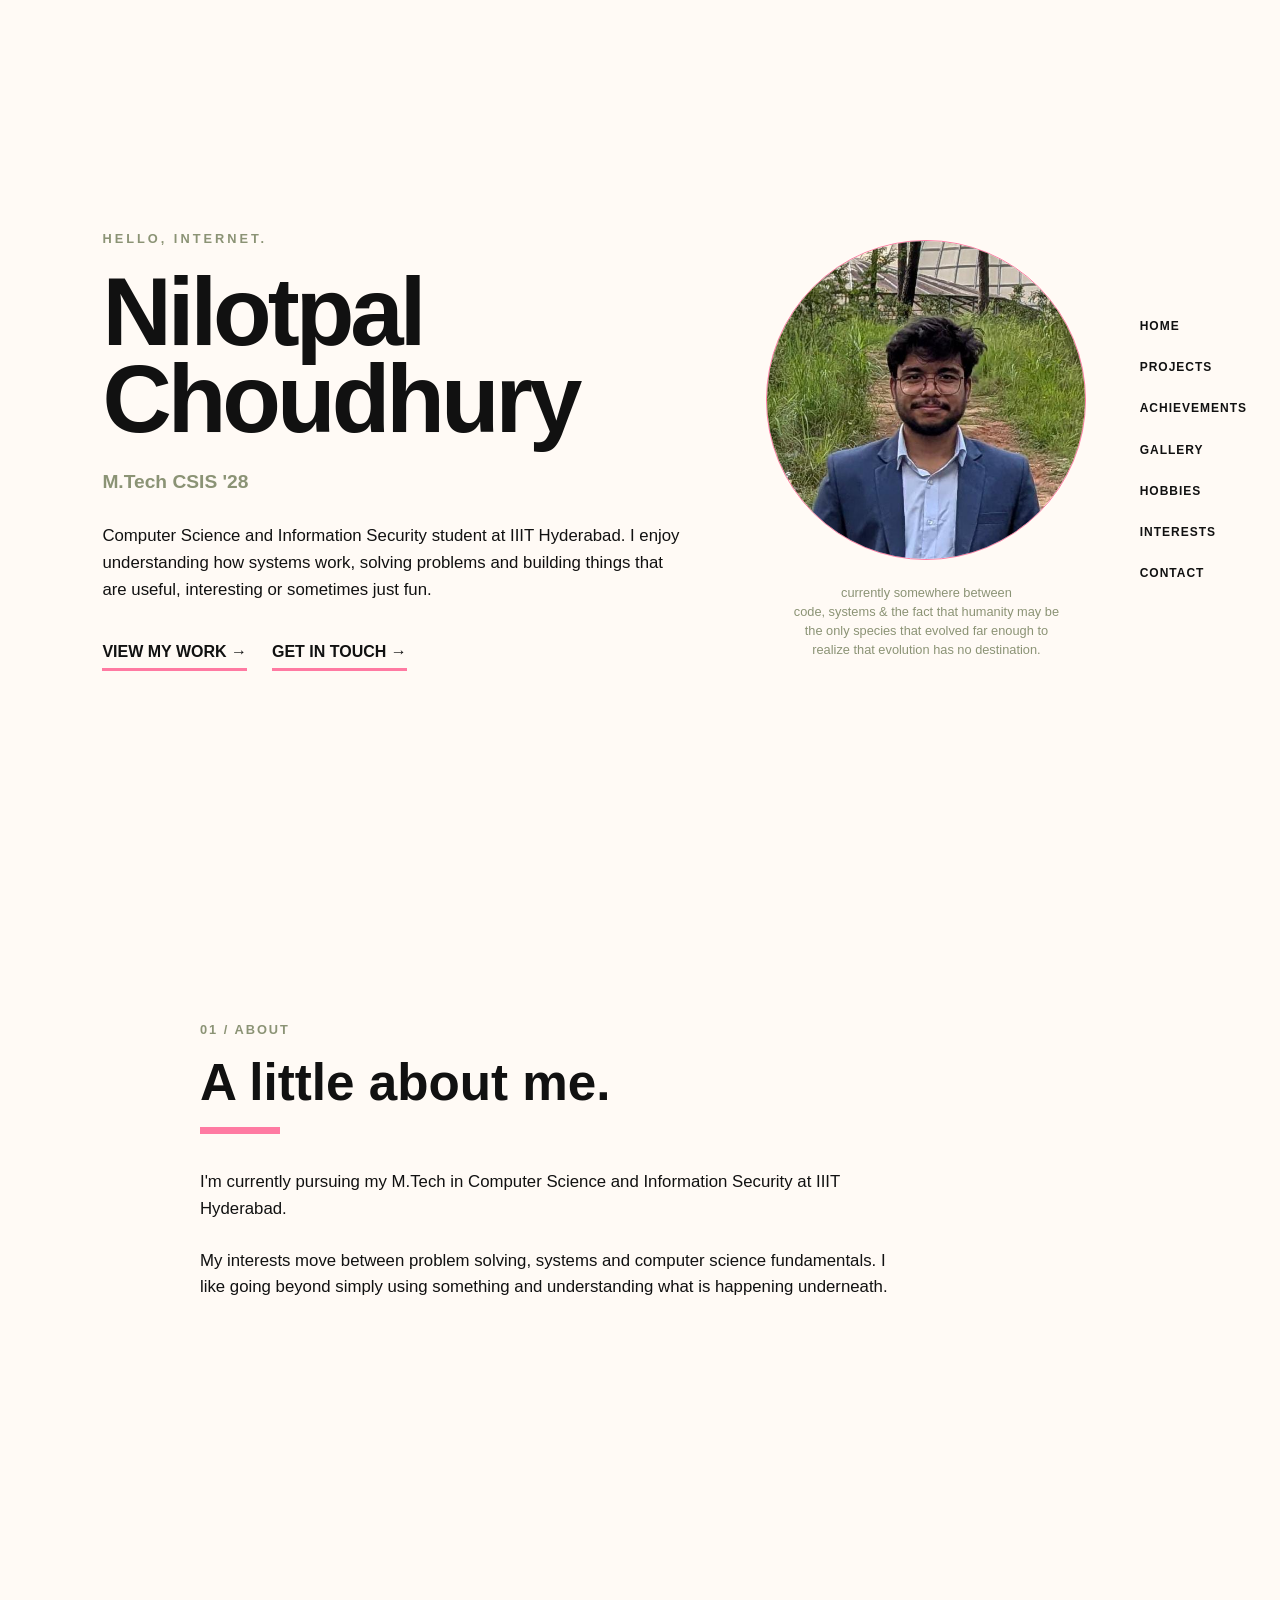
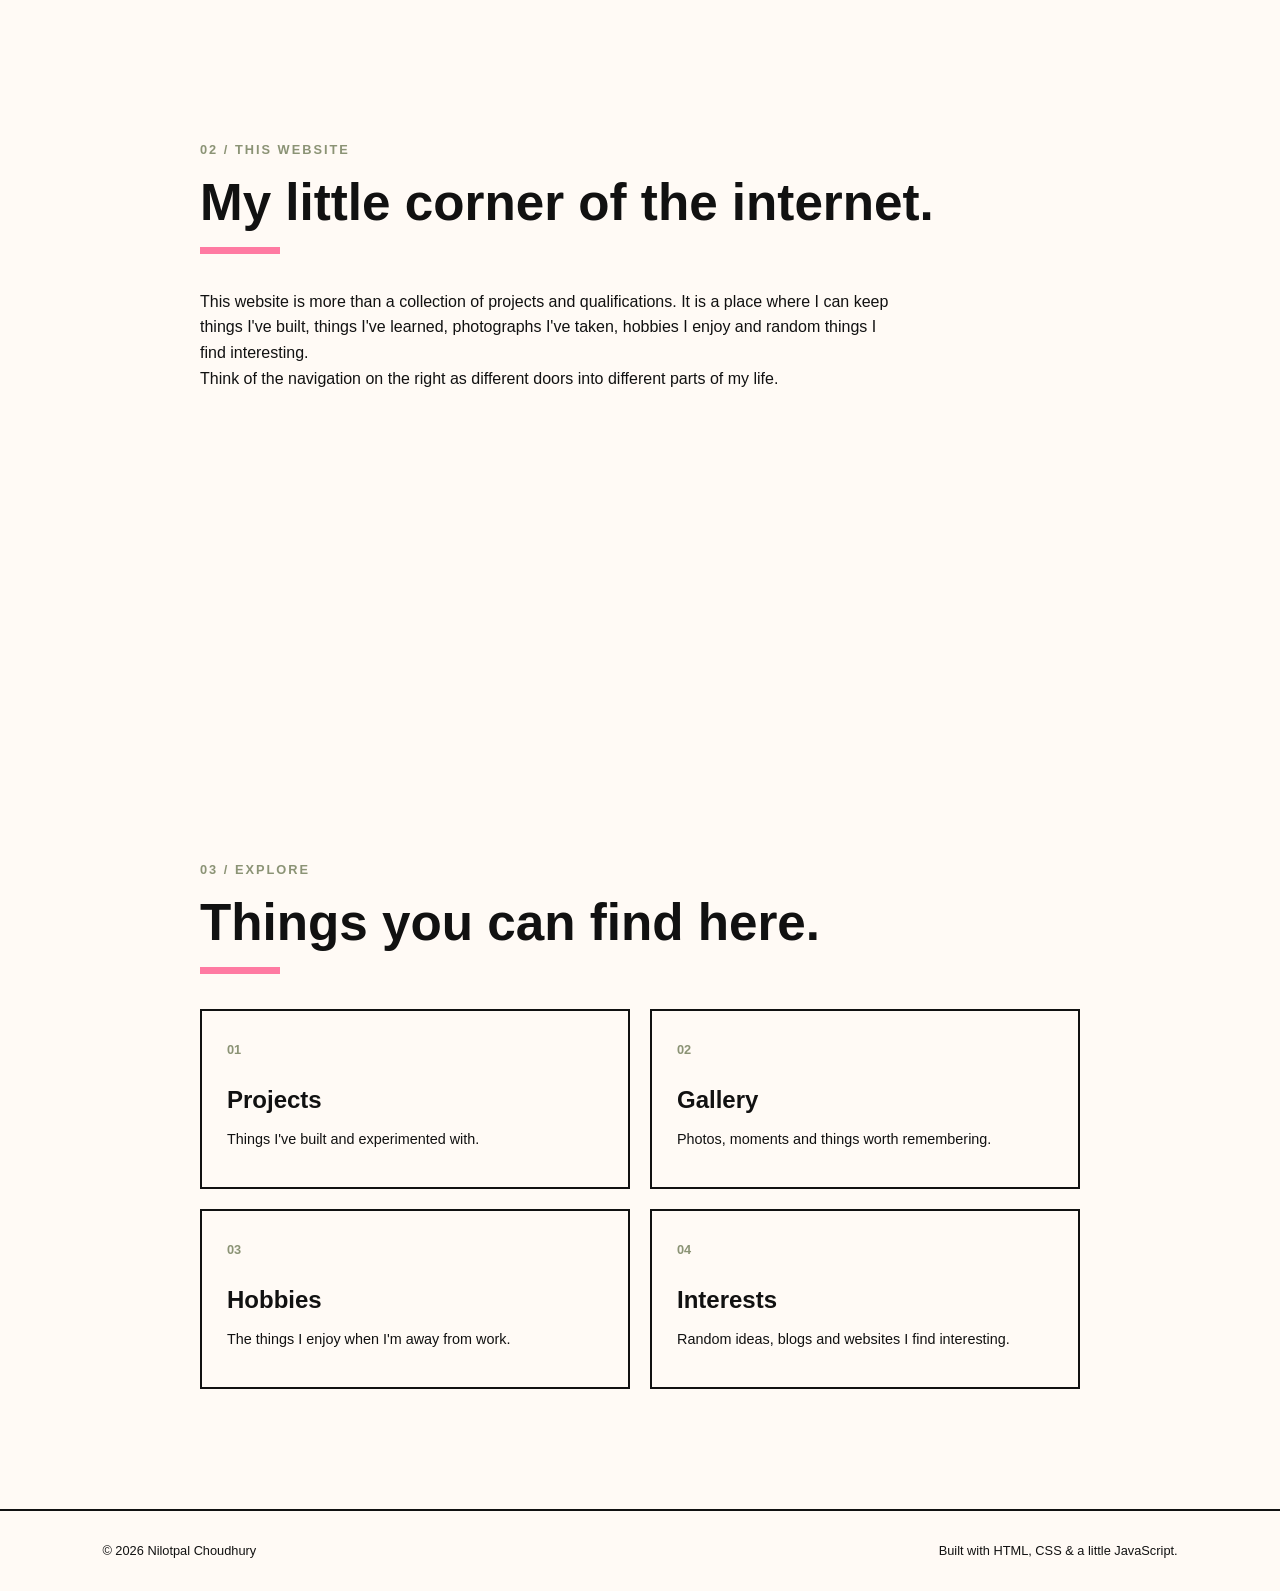
==== index.html @ 3b722c2e "built portfolio homepage design and added styles" ====
<!DOCTYPE html>
<html lang="en">
<head>
    <meta charset="UTF-8">
    <meta name="viewport" content="width=device-width, initial-scale=1.0">

    <title>Nilotpal Choudhury</title>

    <link rel="stylesheet" href="styles.css">
    <script defer src="script.js"></script>
</head>

<body>

    <!-- Navigation -->
    <nav>
        <a href="#home">HOME</a>
        <a href="src/projects.html">PROJECTS</a>
        <a href="src/achievements.html">ACHIEVEMENTS</a>
        <a href="src/gallery.html">GALLERY</a>
        <a href="src/hobbies.html">HOBBIES</a>
        <a href="src/interests.html">INTERESTS</a>
        <a href="src/contact.html">CONTACT</a>
    </nav>


    <header id="home">

        <div class="dp-text">

            <p class="small-text">HELLO, INTERNET.</p>

            <h1>
                Nilotpal<br>
                Choudhury
            </h1>

            <h3>M.Tech CSIS '28</h3>

            <p class="intro">
                Computer Science and Information Security student at
                IIIT Hyderabad. I enjoy understanding how systems work,
                solving problems and building things that are useful,
                interesting or sometimes just fun.
            </p>

            <div class="dp-links">
                <a href="src/projects.html">VIEW MY WORK →</a>
                <a href="src/contact.html">GET IN TOUCH →</a>
            </div>

        </div>


        <div class="dp-image">

            <img
                src="assets/images/dp.jpeg"
                alt="Photo of Nilotpal Choudhury"
            >

            <p>
                currently somewhere between<br>
                code, systems &amp; the fact that humanity may be the 
                only species that evolved far enough to realize that evolution
                has no destination.

            </p>

        </div>

    </header>


    <!-- About -->
    <main>

        <section id="about">

            <p class="section-number">01 / ABOUT</p>

            <h2>A little about me.</h2>

            <div class="about-content">

                <p>
                    I'm currently pursuing my M.Tech in Computer Science
                    and Information Security at IIIT Hyderabad.
                </p>

                <p>
                    My interests move between problem solving, systems
                    and computer science fundamentals. 
                    I like going beyond simply using something and understanding
                    what is happening underneath.
                </p>

            </div>

        </section>


        <!-- Personal introduction -->
        <section id="intro">

            <p class="section-number">02 / THIS WEBSITE</p>

            <h2>My little corner of the internet.</h2>

            <p>
                This website is more than a collection of projects and
                qualifications. It is a place where I can keep things
                I've built, things I've learned, photographs I've taken,
                hobbies I enjoy and random things I find interesting.
            </p>

            <p>
                Think of the navigation on the right as different doors
                into different parts of my life.
            </p>

        </section>


        <!-- Quick links -->
        <section id="explore">

            <p class="section-number">03 / EXPLORE</p>

            <h2>Things you can find here.</h2>

            <div class="explore-grid">

                <a href="src/projects.html">
                    <span>01</span>
                    <h3>Projects</h3>
                    <p>Things I've built and experimented with.</p>
                </a>

                <a href="src/gallery.html">
                    <span>02</span>
                    <h3>Gallery</h3>
                    <p>Photos, moments and things worth remembering.</p>
                </a>

                <a href="src/hobbies.html">
                    <span>03</span>
                    <h3>Hobbies</h3>
                    <p>The things I enjoy when I'm away from work.</p>
                </a>

                <a href="src/interests.html">
                    <span>04</span>
                    <h3>Interests</h3>
                    <p>Random ideas, blogs and websites I find interesting.</p>
                </a>

            </div>

        </section>

    </main>


    <footer>

        <p>© 2026 Nilotpal Choudhury</p>

        <p>
            Built with HTML, CSS &amp; a little JavaScript.
        </p>

    </footer>

</body>
</html>
---- styles.css ----
:root {
    --white: #fffaf5;
    --black: #111111;
   --primary: #ff7aa2;
    --secondary: #8b9375;
}



* {
    margin: 0;
    padding: 0;
    box-sizing: border-box;
}

html {
    scroll-behavior: smooth;
}

body {
    background-color: var(--white);
    color: var(--black);
    font-family: Arial, sans-serif;
    line-height: 1.6;
}




nav {
    position: fixed;
    right: 25px;
    top: 50%;
    transform: translateY(-50%);

    display: flex;
    flex-direction: column;
    gap: 12px;

    z-index: 10;
}

nav a {
    color: var(--black);
    text-decoration: none;
    font-size: 0.75rem;
    font-weight: bold;
    letter-spacing: 1px;

    padding: 5px 8px;
}

nav a:hover {
    background-color: var(--primary);
}



header {
    min-height: 100vh;

    display: flex;
    align-items: center;
    justify-content: space-between;

    padding: 80px 12% 80px 8%;
}

.dp-text {
    max-width: 650px;
}

.small-text {
    color: var(--secondary);
    font-size: 0.8rem;
    font-weight: bold;
    letter-spacing: 3px;
    margin-bottom: 20px;
}

h1 {
    font-size: 6rem;
    line-height: 0.9;
    letter-spacing: -4px;
}

header h3 {
    margin-top: 25px;
    font-size: 1.2rem;
    color: var(--secondary);
}

.intro {
    max-width: 580px;
    margin-top: 25px;
    font-size: 1.05rem;
}

.dp-links {
    display: flex;
    gap: 25px;
    margin-top: 35px;
}

.dp-links a {
    color: var(--black);
    text-decoration: none;
    font-weight: bold;
    border-bottom: 3px solid var(--primary);
    padding-bottom: 4px;
}

.dp-links a:hover {
    color: var(--secondary);
}



.dp-image {
    text-align: center;
    margin-right: 40px;
}

.dp-image img {
    width: 320px;
    height: 320px;
    object-fit: cover;

    border-radius: 60%;
    border: 1px solid var(--primary);
}

.dp-image p {
    width: 280px;
    margin: 15px auto 0;
    text-align: center;

    font-size: 0.8rem;
    line-height: 1.5;
    color: var(--secondary);
}


main {
    max-width: 1000px;
    margin: auto;
    padding: 0 60px;
}

section {
    min-height: 80vh;
    padding: 120px 0;
}

.section-number {
    color: var(--secondary);
    font-size: 0.8rem;
    font-weight: bold;
    letter-spacing: 2px;
    margin-bottom: 15px;
}

h2 {
    font-size: 3.2rem;
    line-height: 1.1;
    margin-bottom: 35px;
}

h2::after {
    content: "";
    display: block;

    width: 80px;
    height: 7px;

    background-color: var(--primary);
    margin-top: 15px;
}

section > p {
    max-width: 700px;
}

.about-content {
    max-width: 700px;
}

.about-content p {
    margin-bottom: 25px;
    font-size: 1.05rem;
}



.explore-grid {
    display: grid;
    grid-template-columns: 1fr 1fr;
    gap: 20px;
}

.explore-grid a {
    color: var(--black);
    text-decoration: none;

    border: 2px solid var(--black);
    padding: 25px;

    min-height: 180px;
}

.explore-grid a:hover {
    background-color: var(--primary);
}

.explore-grid span {
    color: var(--secondary);
    font-size: 0.8rem;
    font-weight: bold;
}

.explore-grid h3 {
    font-size: 1.5rem;
    margin: 20px 0 8px;
}

.explore-grid p {
    font-size: 0.9rem;
}



footer {
    border-top: 2px solid var(--black);

    display: flex;
    justify-content: space-between;

    padding: 30px 8%;

    font-size: 0.8rem;
}

/* mobile */

@media (max-width: 800px) {

    nav {
        right: 10px;
    }

    nav a {
        font-size: 0.65rem;
    }

    header {
        flex-direction: column;
        align-items: flex-start;

        padding: 100px 30px 60px;
    }

    h1 {
        font-size: 4rem;
    }

    .dp-image {
        margin: 60px auto 0;
    }

    main {
        padding: 0 30px;
    }

    section {
        padding: 80px 0;
    }

    h2 {
        font-size: 2.4rem;
    }

    .explore-grid {
        grid-template-columns: 1fr;
    }

    footer {
        flex-direction: column;
        gap: 10px;
        padding: 25px 30px;
    }
}
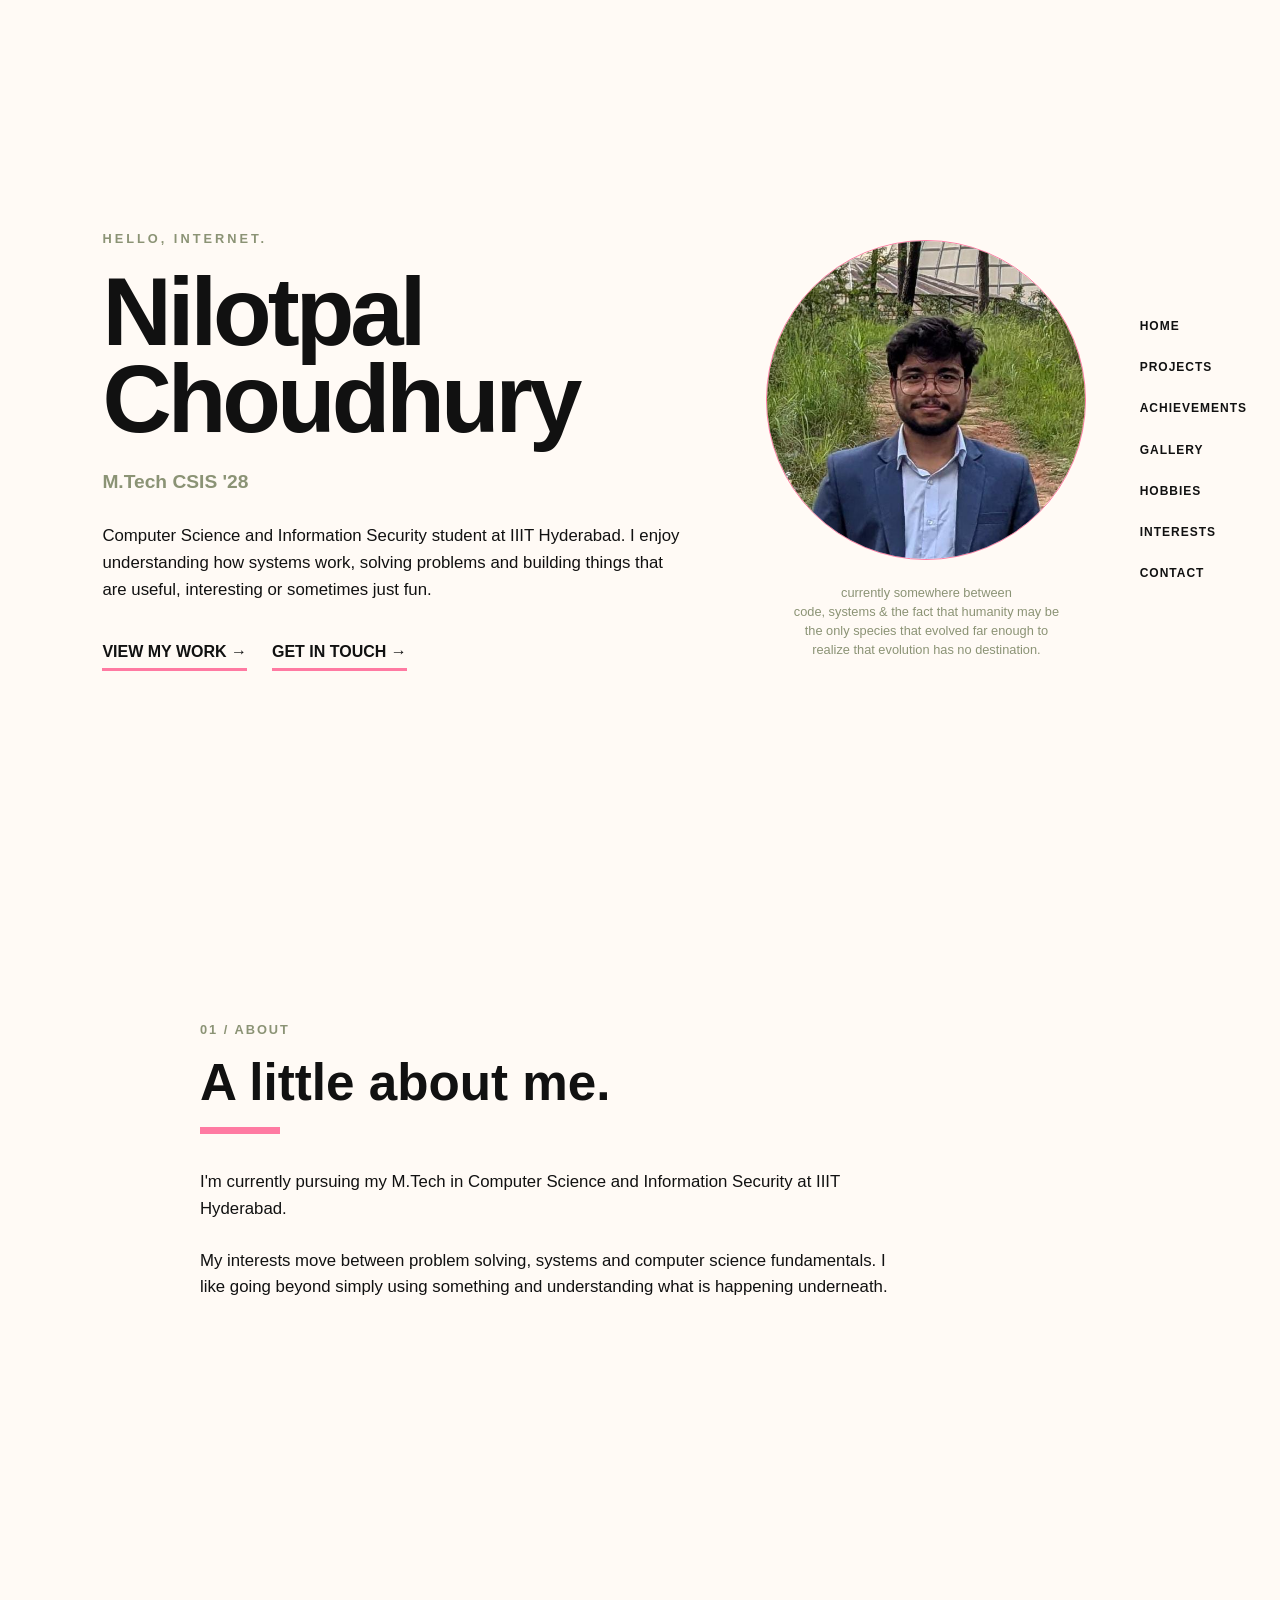
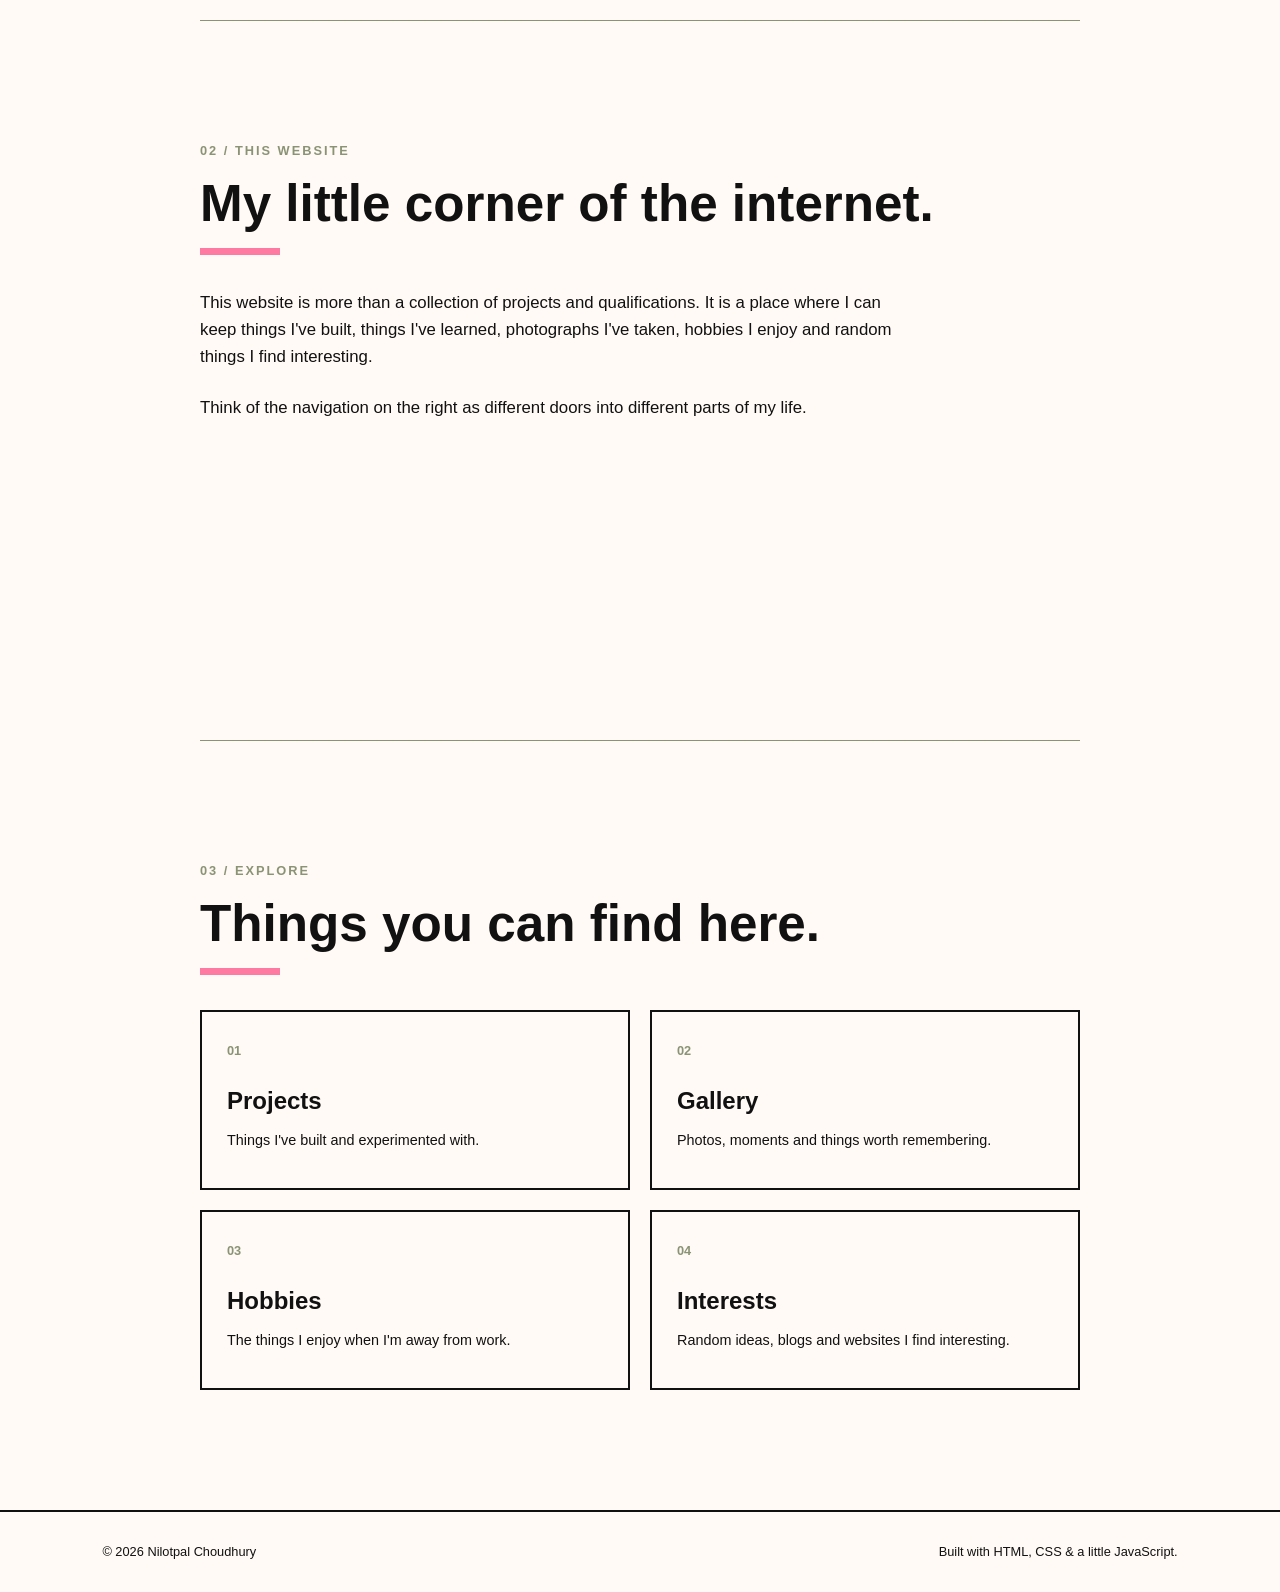
==== commit 37a87dd5: "Create project page layout" ====
--- a/index.html
+++ b/index.html
@@ -24,6 +24,7 @@
     </nav>
 
 
+    <!-- Home -->
     <header id="home">
 
         <div class="dp-text">
@@ -61,10 +62,9 @@
 
             <p>
                 currently somewhere between<br>
-                code, systems &amp; the fact that humanity may be the 
-                only species that evolved far enough to realize that evolution
-                has no destination.
-
+                code, systems &amp; the fact that humanity may be
+                the only species that evolved far enough to realize
+                that evolution has no destination.
             </p>
 
         </div>
@@ -72,9 +72,9 @@
     </header>
 
 
-    <!-- About -->
     <main>
 
+        <!-- About -->
         <section id="about">
 
             <p class="section-number">01 / ABOUT</p>
@@ -90,8 +90,8 @@
 
                 <p>
                     My interests move between problem solving, systems
-                    and computer science fundamentals. 
-                    I like going beyond simply using something and understanding
+                    and computer science fundamentals. I like going
+                    beyond simply using something and understanding
                     what is happening underneath.
                 </p>
 
@@ -100,29 +100,34 @@
         </section>
 
 
-        <!-- Personal introduction -->
+        <!-- Website -->
         <section id="intro">
 
             <p class="section-number">02 / THIS WEBSITE</p>
 
             <h2>My little corner of the internet.</h2>
 
-            <p>
-                This website is more than a collection of projects and
-                qualifications. It is a place where I can keep things
-                I've built, things I've learned, photographs I've taken,
-                hobbies I enjoy and random things I find interesting.
-            </p>
+            <div class="about-content">
 
-            <p>
-                Think of the navigation on the right as different doors
-                into different parts of my life.
-            </p>
+                <p>
+                    This website is more than a collection of projects
+                    and qualifications. It is a place where I can keep
+                    things I've built, things I've learned, photographs
+                    I've taken, hobbies I enjoy and random things I find
+                    interesting.
+                </p>
+
+                <p>
+                    Think of the navigation on the right as different
+                    doors into different parts of my life.
+                </p>
+
+            </div>
 
         </section>
 
 
-        <!-- Quick links -->
+        <!-- Explore -->
         <section id="explore">
 
             <p class="section-number">03 / EXPLORE</p>
--- a/styles.css
+++ b/styles.css
@@ -2,7 +2,7 @@
 :root {
     --white: #fffaf5;
     --black: #111111;
-   --primary: #ff7aa2;
+    --primary: #ff7aa2;
     --secondary: #8b9375;
 }
 
@@ -127,7 +127,7 @@
     height: 320px;
     object-fit: cover;
 
-    border-radius: 60%;
+    border-radius: 50%;
     border: 1px solid var(--primary);
 }
 
@@ -142,6 +142,8 @@
 }
 
 
+
+
 main {
     max-width: 1000px;
     margin: auto;
@@ -151,6 +153,12 @@
 section {
     min-height: 80vh;
     padding: 120px 0;
+
+    border-top: 1px solid var(--secondary);
+}
+
+section:first-child {
+    border-top: none;
 }
 
 .section-number {
@@ -230,6 +238,7 @@
 
 
 
+
 footer {
     border-top: 2px solid var(--black);
 
@@ -240,6 +249,67 @@
 
     font-size: 0.8rem;
 }
+
+
+/* links project  */
+
+.project-link {
+    color: var(--black);
+    text-decoration: none;
+    font-weight: bold;
+
+    border-bottom: 3px solid var(--primary);
+
+    padding-bottom: 4px;
+}
+
+.project-link:hover {
+    color: var(--secondary);
+}
+
+
+/* navigation in project */
+
+.project-nav {
+    display: flex;
+    gap: 20px;
+    margin-top: 35px;
+}
+
+.project-nav a {
+    color: var(--black);
+    text-decoration: none;
+    font-weight: bold;
+
+    border-bottom: 2px solid var(--primary);
+    padding-bottom: 3px;
+}
+
+.project-nav a:hover {
+    color: var(--secondary);
+}
+
+
+/* project */
+
+.projects-page {
+    padding-top: 40px;
+}
+
+.projects-page section {
+    min-height: auto;
+    padding: 55px 0;
+}
+
+.projects-page .projects-intro {
+    padding-top: 80px;
+    padding-bottom: 45px;
+}
+
+.projects-page section + section {
+    border-top: 1px solid var(--secondary);
+}
+
 
 /* mobile */
 
@@ -268,6 +338,15 @@
         margin: 60px auto 0;
     }
 
+    .dp-image img {
+        width: 240px;
+        height: 240px;
+    }
+
+    .dp-image p {
+        width: 240px;
+    }
+
     main {
         padding: 0 30px;
     }
@@ -282,6 +361,18 @@
 
     .explore-grid {
         grid-template-columns: 1fr;
+    }
+
+    .projects-page {
+        padding: 30px;
+    }
+
+    .projects-page section {
+        padding: 45px 0;
+    }
+
+    .projects-page .projects-intro {
+        padding-top: 70px;
     }
 
     footer {
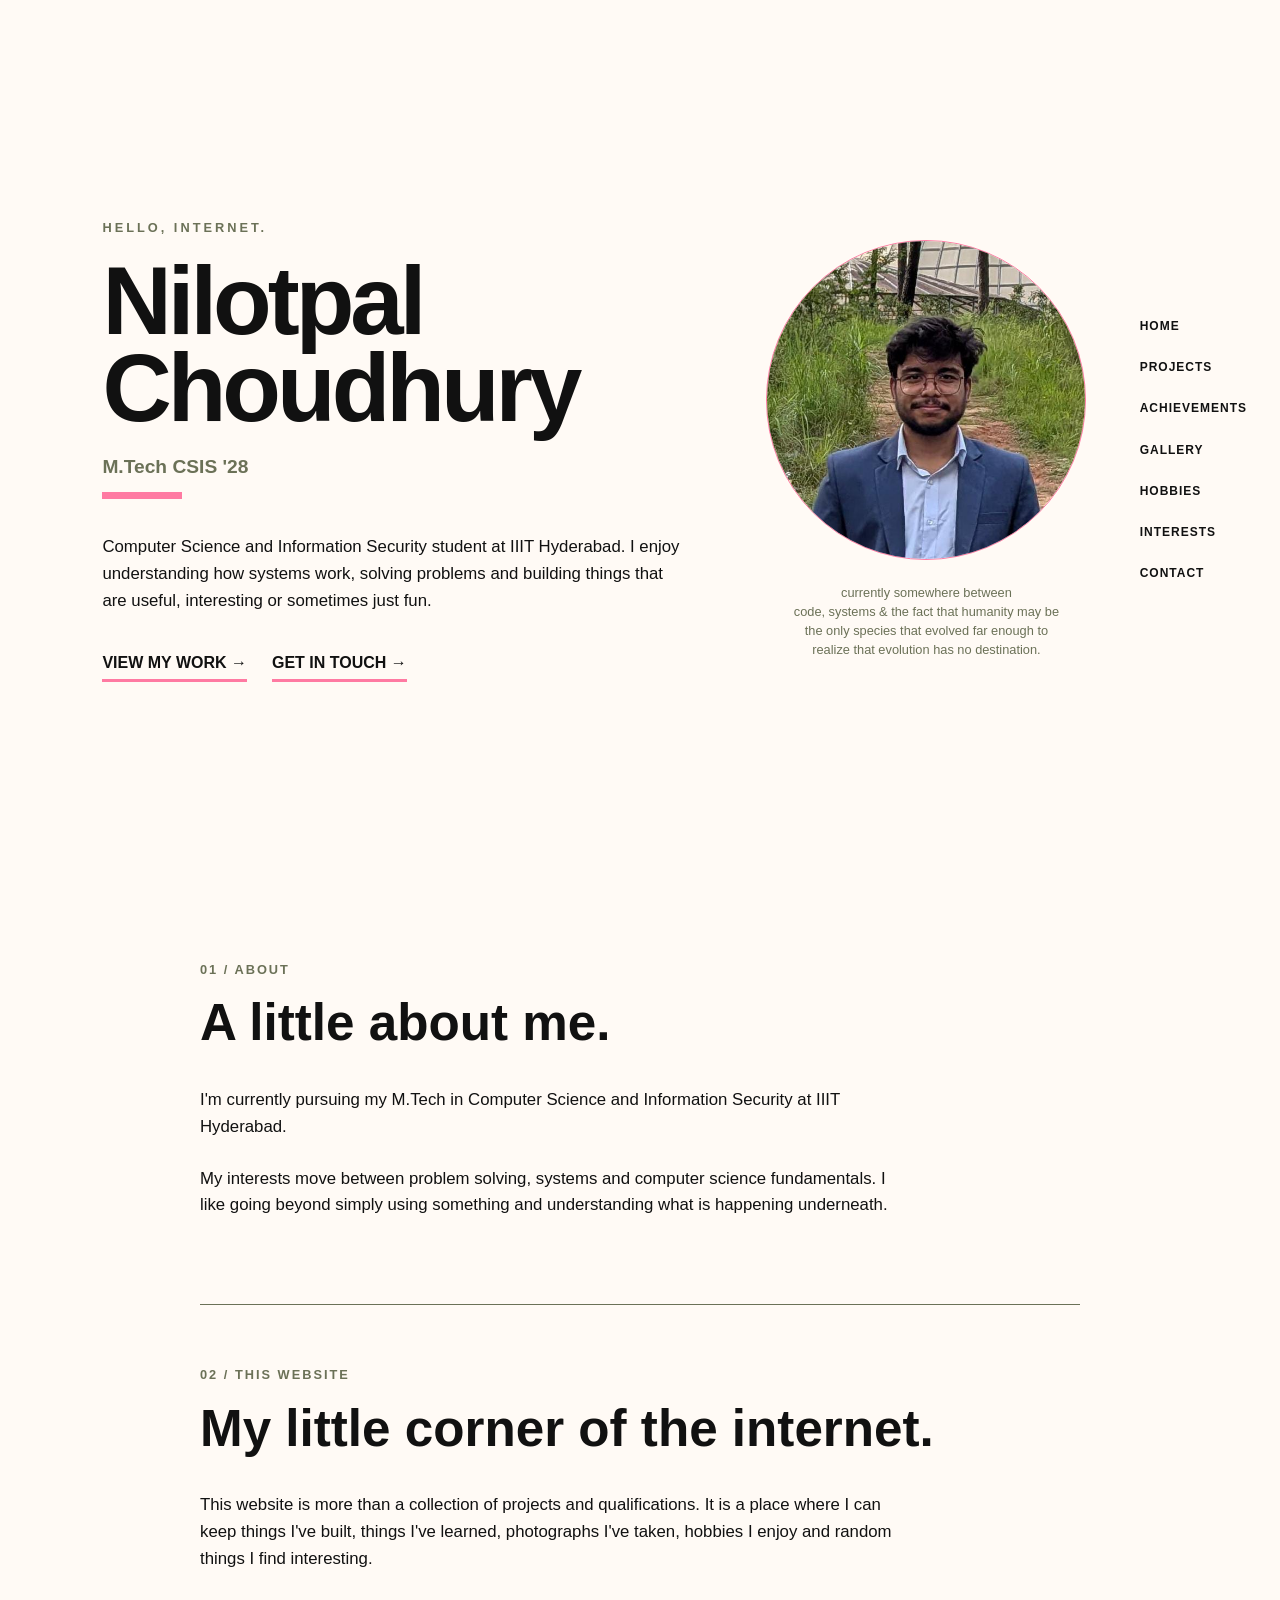
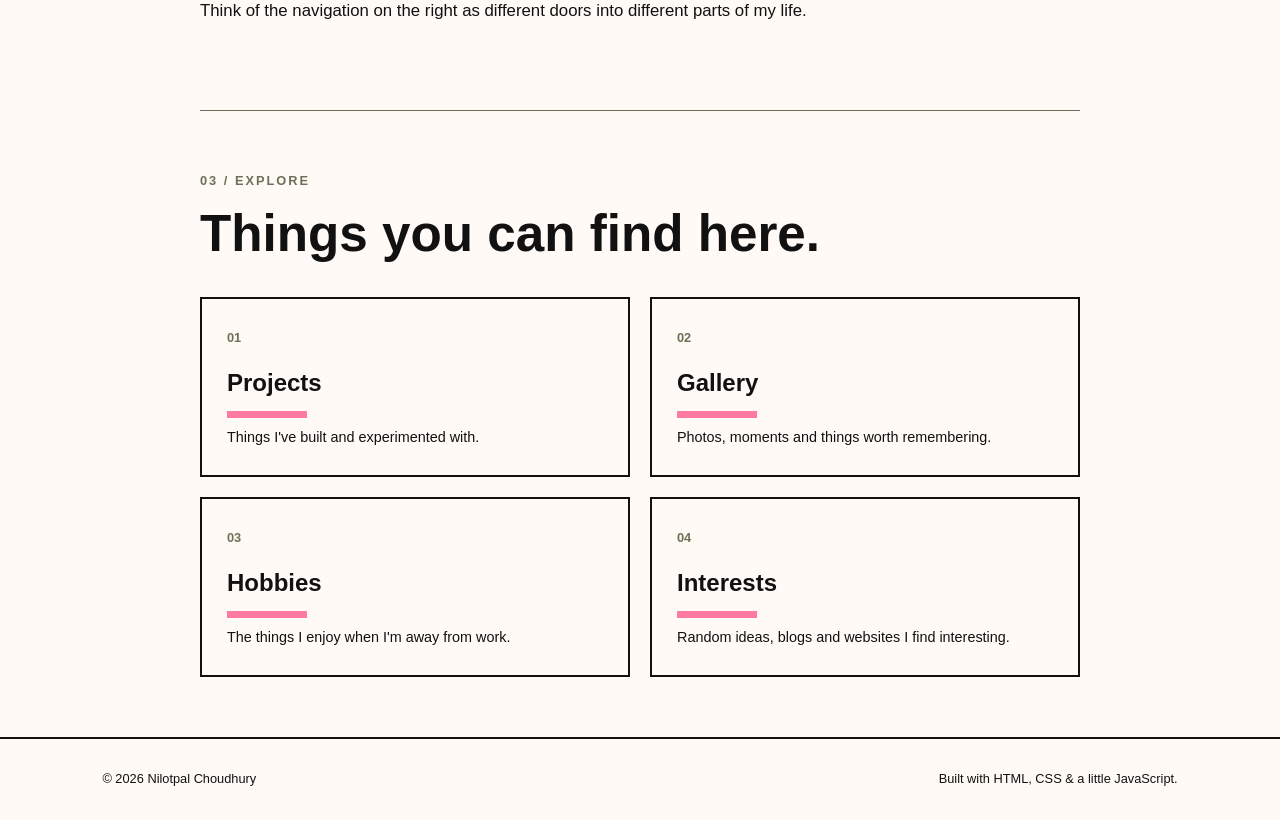
==== commit c9e659a2: "add navigation using responsive sidebar, updated with scripts.js" ====
--- a/index.html
+++ b/index.html
@@ -7,21 +7,26 @@
     <title>Nilotpal Choudhury</title>
 
     <link rel="stylesheet" href="styles.css">
-    <script defer src="script.js"></script>
+    <script defer src="scripts.js"></script>
 </head>
 
 <body>
 
-    <!-- Navigation -->
-    <nav>
-        <a href="#home">HOME</a>
-        <a href="src/projects.html">PROJECTS</a>
-        <a href="src/achievements.html">ACHIEVEMENTS</a>
-        <a href="src/gallery.html">GALLERY</a>
-        <a href="src/hobbies.html">HOBBIES</a>
-        <a href="src/interests.html">INTERESTS</a>
-        <a href="src/contact.html">CONTACT</a>
-    </nav>
+    <button class="menu-toggle" aria-label="Open navigation" aria-expanded="false">
+    <span></span>
+    <span></span>
+    <span></span>
+</button>
+
+<nav class="sidebar">
+    <a href="index.html">HOME</a>
+    <a href="src/projects.html">PROJECTS</a>
+    <a href="src/achievements.html">ACHIEVEMENTS</a>
+    <a href="src/gallery.html">GALLERY</a>
+    <a href="src/hobbies.html">HOBBIES</a>
+    <a href="src/interests.html">INTERESTS</a>
+    <a href="src/contact.html">CONTACT</a>
+</nav>
 
 
     <!-- Home -->
@@ -45,7 +50,7 @@
                 interesting or sometimes just fun.
             </p>
 
-            <div class="dp-links">
+            <div class="dp-links" >
                 <a href="src/projects.html">VIEW MY WORK →</a>
                 <a href="src/contact.html">GET IN TOUCH →</a>
             </div>
--- a/styles.css
+++ b/styles.css
@@ -3,7 +3,7 @@
     --white: #fffaf5;
     --black: #111111;
     --primary: #ff7aa2;
-    --secondary: #8b9375;
+    --secondary: #6b7157;
 }
 
 
@@ -25,10 +25,9 @@
     line-height: 1.6;
 }
 
-
-
-
-nav {
+/* Sidebar */
+
+.sidebar {
     position: fixed;
     right: 25px;
     top: 50%;
@@ -38,23 +37,28 @@
     flex-direction: column;
     gap: 12px;
 
-    z-index: 10;
-}
-
-nav a {
+    z-index: 20;
+}
+
+.sidebar a {
     color: var(--black);
     text-decoration: none;
+
     font-size: 0.75rem;
     font-weight: bold;
     letter-spacing: 1px;
+    border-radius: 10%;
 
     padding: 5px 8px;
 }
 
-nav a:hover {
+.sidebar a:hover {
     background-color: var(--primary);
 }
 
+.menu-toggle {
+    display: none;
+}
 
 
 header {
@@ -151,8 +155,8 @@
 }
 
 section {
-    min-height: 80vh;
-    padding: 120px 0;
+    min-height: auto;
+    padding: 60px 0;  
 
     border-top: 1px solid var(--secondary);
 }
@@ -175,7 +179,13 @@
     margin-bottom: 35px;
 }
 
-h2::after {
+h3 {
+    font-size: 2.2rem;
+    line-height: 1.1;
+    margin-bottom: 35px;
+}
+
+h3::after {
     content: "";
     display: block;
 
@@ -218,7 +228,7 @@
 }
 
 .explore-grid a:hover {
-    background-color: var(--primary);
+    background-color: #fbbecf;
 }
 
 .explore-grid span {
@@ -236,38 +246,33 @@
     font-size: 0.9rem;
 }
 
-
-
-
-footer {
-    border-top: 2px solid var(--black);
-
-    display: flex;
-    justify-content: space-between;
-
-    padding: 30px 8%;
-
-    font-size: 0.8rem;
-}
-
-
-/* links project  */
+/* links  */
 
 .project-link {
     color: var(--black);
     text-decoration: none;
     font-weight: bold;
 
-    border-bottom: 3px solid var(--primary);
+    border-bottom: 3px solid var(--secondary);
 
     padding-bottom: 4px;
 }
 
 .project-link:hover {
-    color: var(--secondary);
-}
-
-
+    color: var(--primary);
+}
+
+
+footer {
+    border-top: 2px solid var(--black);
+
+    display: flex;
+    justify-content: space-between;
+
+    padding: 30px 8%;
+
+    font-size: 0.8rem;
+}
 /* navigation in project */
 
 .project-nav {
@@ -310,17 +315,158 @@
     border-top: 1px solid var(--secondary);
 }
 
+/* contact */
+.about-content a {
+    color: var(--secondary);
+}
+
+.about-content a:hover {
+    color: var(--primary);
+}
+
+/* gallery */
+
+.gallery-page section {
+    min-height: auto;
+    padding: 55px 0;
+}
+
+.gallery-grid {
+    display: grid;
+    grid-template-columns: 1fr 1fr;
+    gap: 30px;
+    align-items: start;
+}
+
+.gallery-item {
+    border-bottom: 1px solid var(--secondary);
+    padding-bottom: 25px;
+}
+
+.gallery-item.large {
+    grid-column: span 2;
+}
+
+.gallery-item img {
+    width: 100%;
+    height: 320px;
+    object-fit: cover;
+}
+
+.gallery-item.large img {
+    height: 500px;
+    object-fit: contain;
+}
+
+.gallery-text {
+    padding-top: 15px;
+}
+
+.gallery-text h4 {
+    font-size: 1.1rem;
+    color: var(--secondary);
+    margin-bottom: 5px;
+}
+
+.gallery-text p {
+    color: var(--secondary);
+    font-size: 0.9rem;
+}
+
+.gallery-item.aspectratio img {
+    width: 100%;
+    height: auto;
+    object-fit: contain;
+}
 
 /* mobile */
 
 @media (max-width: 800px) {
 
-    nav {
-        right: 10px;
-    }
-
-    nav a {
-        font-size: 0.65rem;
+      /* Mobile menu button */
+
+    .menu-toggle {
+        position: fixed;
+        top: 20px;
+        right: 20px;
+
+        z-index: 30;
+
+        display: flex;
+        flex-direction: column;
+        justify-content: space-between;
+
+        width: 38px;
+        height: 38px;
+
+        padding: 9px 8px;
+
+        border: 1px solid var(--black);
+        background: var(--white);
+
+        cursor: pointer;
+    }
+
+    .menu-toggle span {
+        display: block;
+
+        width: 100%;
+        height: 2px;
+
+        background-color: var(--black);
+
+        transition: 0.15s;
+    }
+
+
+    /* Mobile sidebar */
+
+    .sidebar {
+        position: fixed;
+
+        inset: 0;
+
+        transform: none;
+
+        display: none;
+
+        align-items: center;
+        justify-content: center;
+
+        flex-direction: column;
+
+        gap: 20px;
+
+        background-color: var(--white);
+
+        z-index: 20;
+    }
+
+    .sidebar.open {
+        display: flex;
+    }
+
+    .sidebar a {
+        font-size: 1rem;
+        padding: 8px 12px;
+    }
+
+
+    .menu-toggle.open span:nth-child(1) {
+        transform: translateY(9px) rotate(45deg);
+    }
+
+    .menu-toggle.open span:nth-child(2) {
+        opacity: 0;
+    }
+
+    .menu-toggle.open span:nth-child(3) {
+        transform: translateY(-9px) rotate(-45deg);
+    }
+
+
+    body.menu-open {
+        overflow: hidden;
     }
 
     header {
@@ -345,6 +491,11 @@
 
     .dp-image p {
         width: 240px;
+    }
+
+    .dp-links {
+        justify-content: center;
+        width: 100%;
     }
 
     main {
@@ -380,4 +531,16 @@
         gap: 10px;
         padding: 25px 30px;
     }
+    .gallery-grid {
+        grid-template-columns: 1fr;
+    }
+
+    .gallery-item.large {
+        grid-column: span 1;
+    }
+
+    .gallery-item img,
+    .gallery-item.large img {
+        height: auto;
+    }
 }
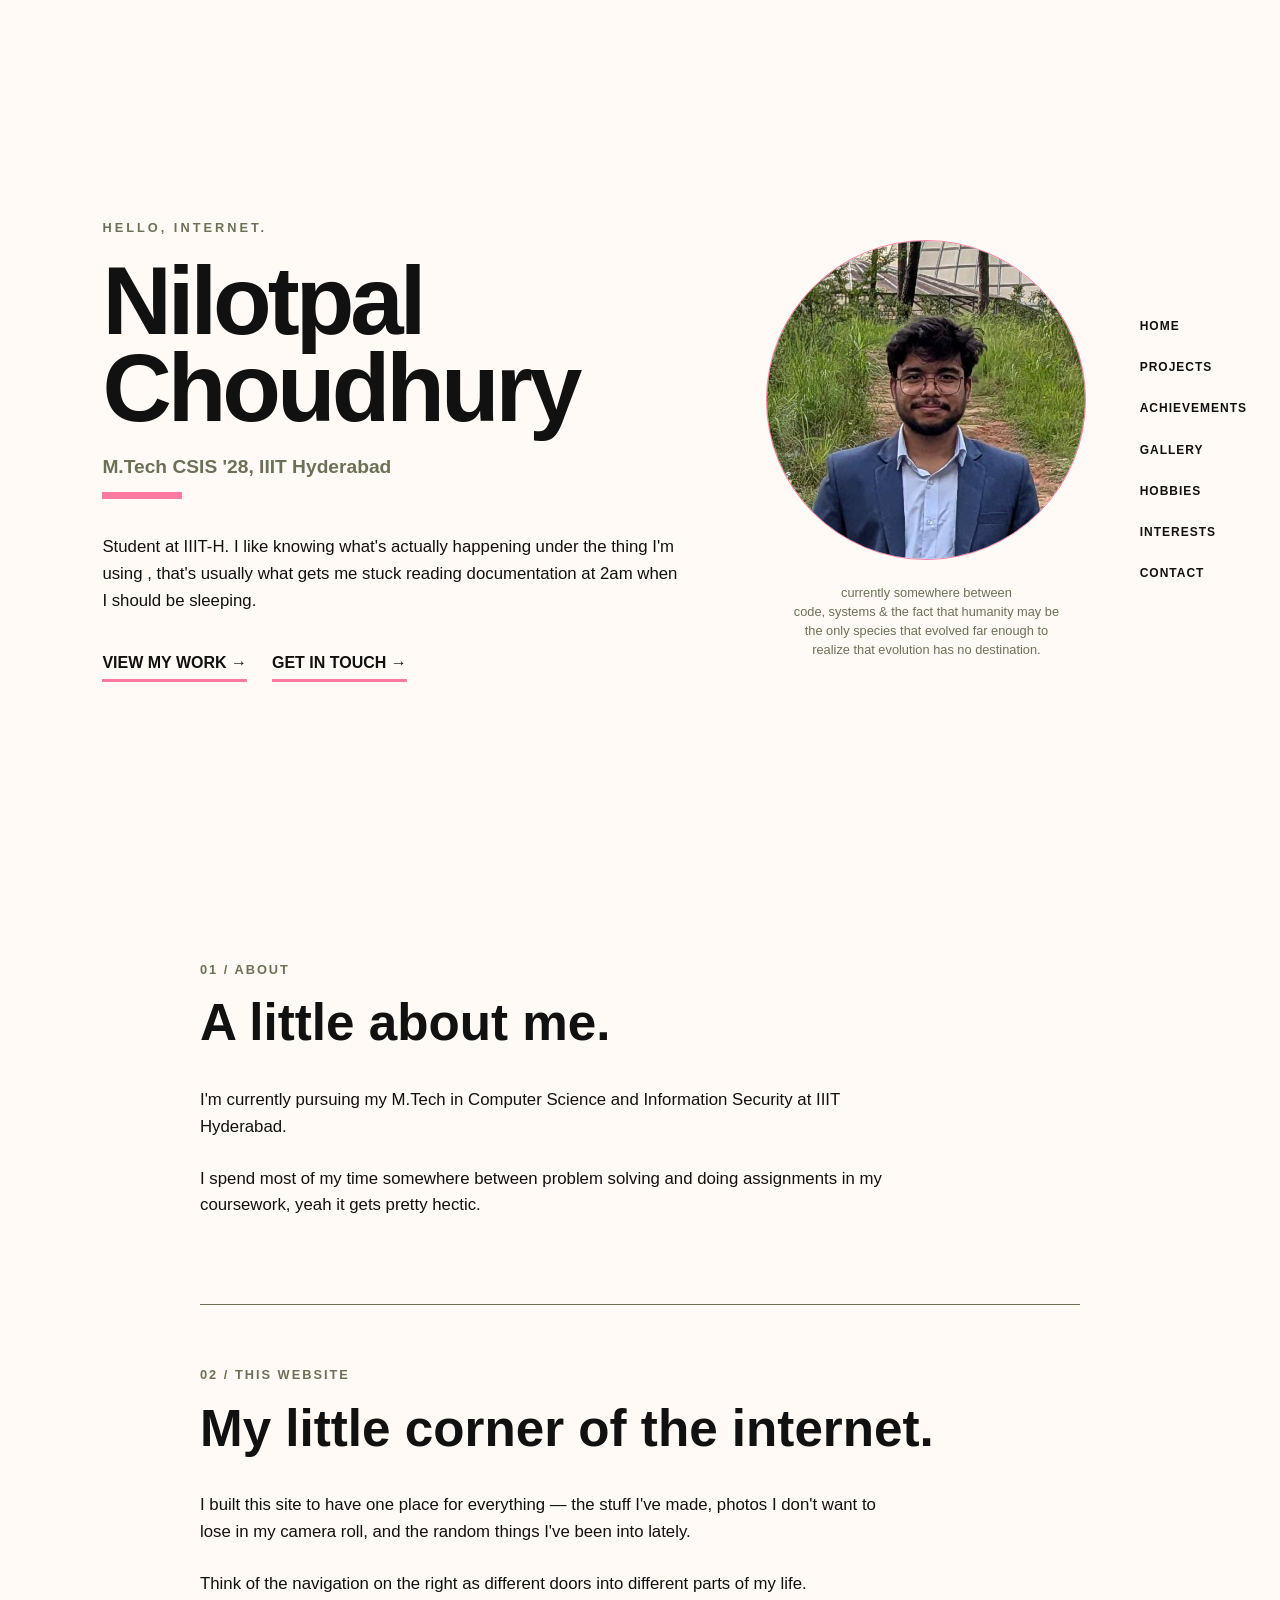
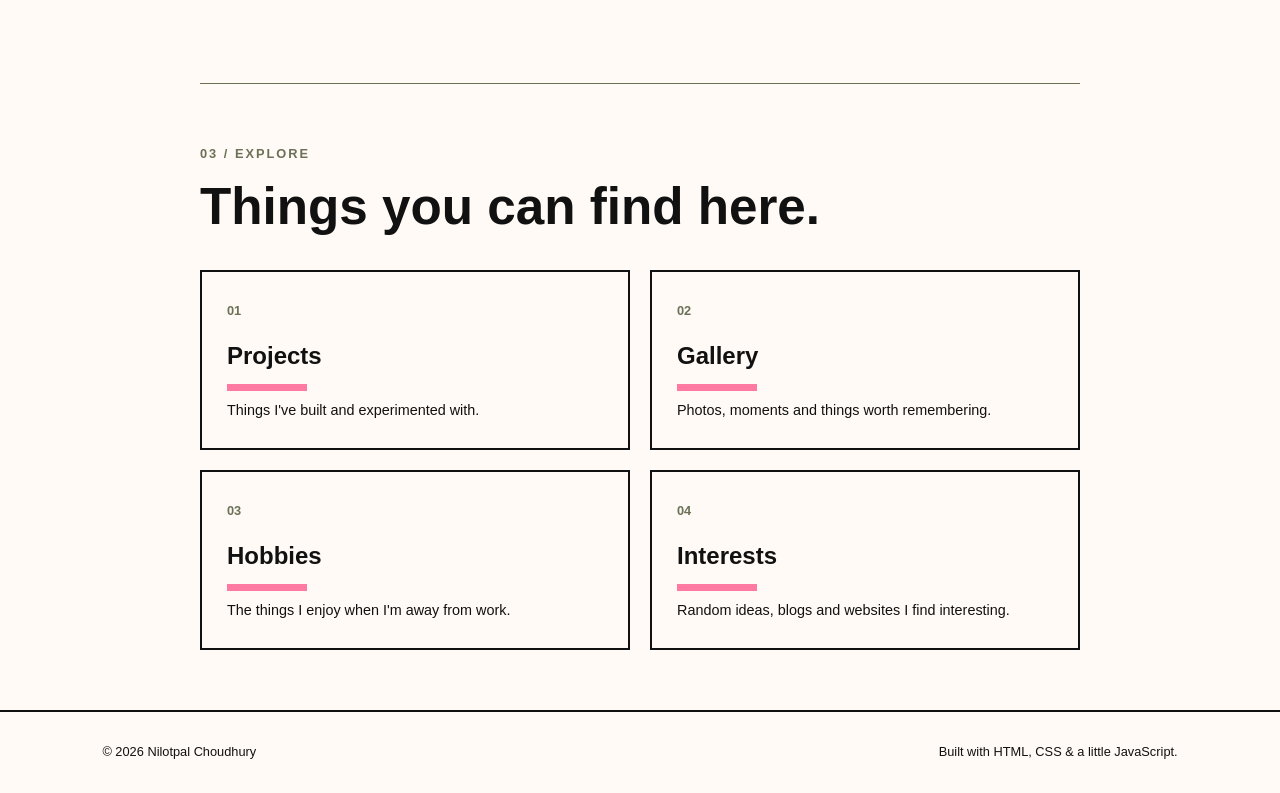
==== commit 3a673da3: "Polishing and minor fixes in ordering" ====
--- a/index.html
+++ b/index.html
@@ -41,15 +41,13 @@
                 Choudhury
             </h1>
 
-            <h3>M.Tech CSIS '28</h3>
+            <h3>M.Tech CSIS '28, IIIT Hyderabad</h3>
 
             <p class="intro">
-                Computer Science and Information Security student at
-                IIIT Hyderabad. I enjoy understanding how systems work,
-                solving problems and building things that are useful,
-                interesting or sometimes just fun.
+                Student at IIIT-H. I like knowing what's actually happening
+                under the thing I'm using , that's usually what gets me
+                stuck reading documentation at 2am when I should be sleeping.
             </p>
-
             <div class="dp-links" >
                 <a href="src/projects.html">VIEW MY WORK →</a>
                 <a href="src/contact.html">GET IN TOUCH →</a>
@@ -94,11 +92,9 @@
                 </p>
 
                 <p>
-                    My interests move between problem solving, systems
-                    and computer science fundamentals. I like going
-                    beyond simply using something and understanding
-                    what is happening underneath.
-                </p>
+                    I spend most of my time somewhere between problem
+                    solving and doing assignments in my coursework, yeah
+                    it gets pretty hectic.
 
             </div>
 
@@ -114,14 +110,12 @@
 
             <div class="about-content">
 
-                <p>
-                    This website is more than a collection of projects
-                    and qualifications. It is a place where I can keep
-                    things I've built, things I've learned, photographs
-                    I've taken, hobbies I enjoy and random things I find
-                    interesting.
+               <p>
+                    I built this site to have one place for everything — the
+                    stuff I've made, photos I don't want to lose in my
+                    camera roll, and the random things I've been into
+                    lately.
                 </p>
-
                 <p>
                     Think of the navigation on the right as different
                     doors into different parts of my life.
